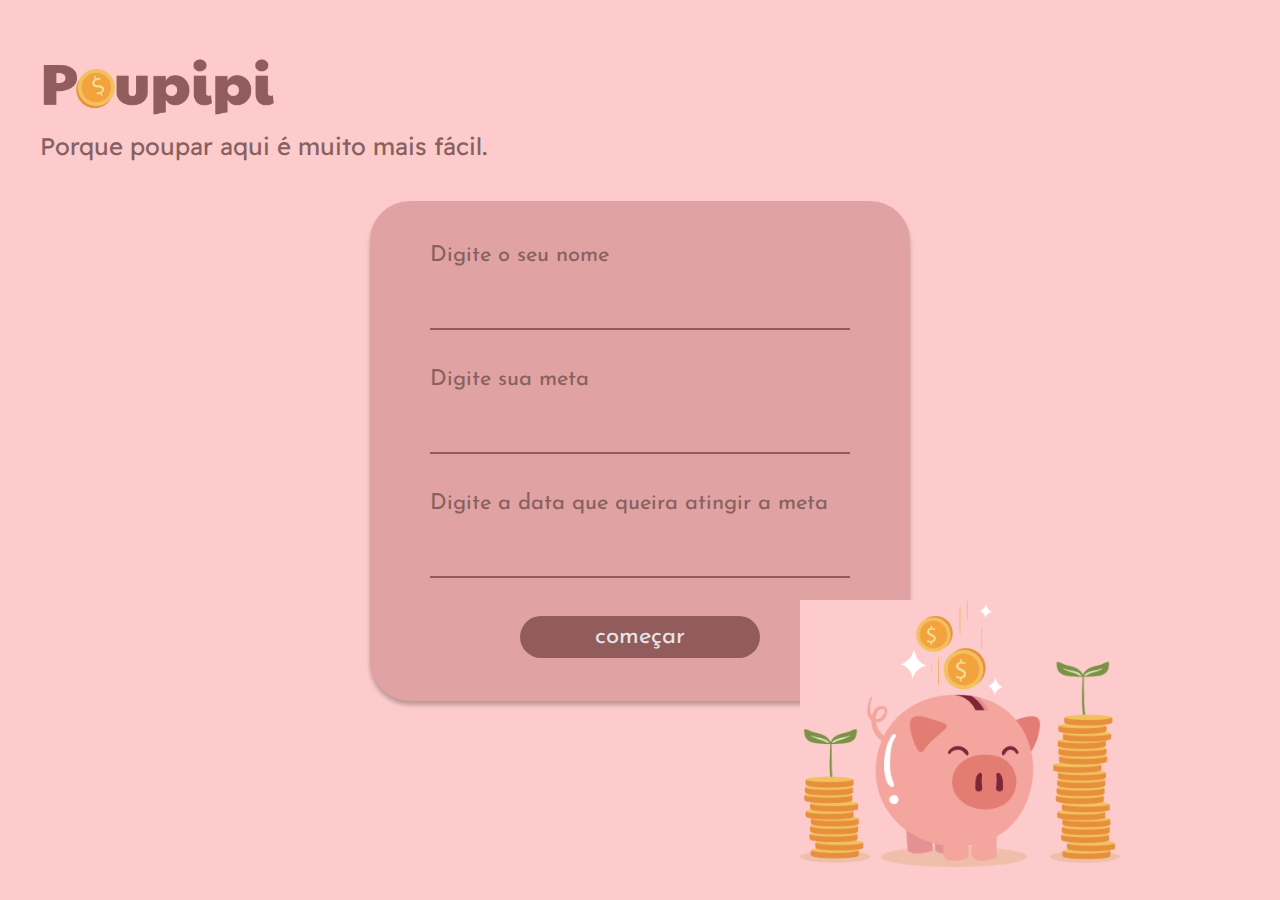
==== index.html @ 99a53e26 "feat: first form screen" ====
<!DOCTYPE html>
<html lang="en">
<head>
    <meta charset="UTF-8">
    <meta http-equiv="X-UA-Compatible" content="IE=edge">
    <meta name="viewport" content="width=device-width, initial-scale=1.0">
    <link rel="stylesheet" href= "assets/css/styles.css">
    <title>Poupipi</title>
</head>
    <body>
        <div class="cabecalho">
            <img src="assets/images/logo.png" alt="logo">
            <p>Porque poupar aqui é muito mais fácil.</p>
        </div>

        <div class="container" id="container">
            <form>
                <label for="name">Digite o seu nome</label>
                <input type="text" id="nome">

                <label for="meta">Digite sua meta</label>
                <input type="text" id="meta">

                <label for="meta">Digite a data que queira atingir a meta</label>
                <input type="text" id="meta-data">

                <label type="button" onclick="salvarDados();" id="button">começar</label>
            </form>
        </div>

        <footer>
            <img src="assets/images/porquinho_moedas.png" alt="desenho cofre de porquinho">
        </footer>
        <script src="script.js"></script>
    </body>
</html>
---- assets/css/styles.css ----
@import url('https://fonts.googleapis.com/css2?family=Josefin+Sans:wght@300;400;600;700&family=Paytone+One&family=Readex+Pro:wght@300;400;700&display=swap');

:root {
    --rosa-claro: #FDCBCB;
    --rosa: #E0A2A2;
    --branco: #E6E6E6;
    --marrom: #925C5C;
    --marrom-escuro: #876060;

    --josefin-sans: 'Josefin Sans', sans-serif;
    --paytone-one: 'Paytone One', sans-serif;
    --readex-pro: 'Readex Pro', sans-serif;
}

* {
    margin: 0;
    padding: 0;
    box-sizing: border-box;
    background-color: var(--rosa-claro);
}

.cabecalho {
    display: flex;
    flex-direction: column;
    align-items: flex-start;
    padding: 40px;
}

.cabecalho > img {
    width: 380px;
}

.cabecalho > p {
    font-family: var(--readex-pro);
    font-size: 24px;
    color: var(--marrom-escuro);
    text-align: center;
    padding-top: 16px;
}

.container {
    display: flex;
    justify-content: center;
}

form {
    display: flex;
    flex-direction: column;
    align-items: center;
    justify-content: center;
    border-radius: 40px;
    box-shadow: 0px 4px 4px 0px rgba(0, 0, 0, 0.25);
    font-family: var(--josefin-sans);
    color: var(--marrom-escuro);
    background-color: var(--rosa);
    width: 540px;
    height: 500px;
    gap: 38px;
}

label {
    font-family: var(--josefin-sans);
    font-size: 22px;
    color: var(--marrom-escuro);
    width: 420px;
    background-color: var(--rosa);
}

input {
    all: unset;
    border-bottom: 2px solid var(--marrom);
    width: 420px;
    font-size: 22px;
}

#button {
    display: flex;
    align-items: center;
    justify-content: center;
    background-color: var(--marrom);
    border-radius: 50px;
    border-style: none;
    font-family: var(--josefin-sans);
    font-size: 24px;
    color: var(--branco);
    width: 240px;
    height: 42px;
    cursor: pointer;
}

footer > img {
    width: 320px;
    position: absolute;
    right: 160px;
    top: 600px;
}
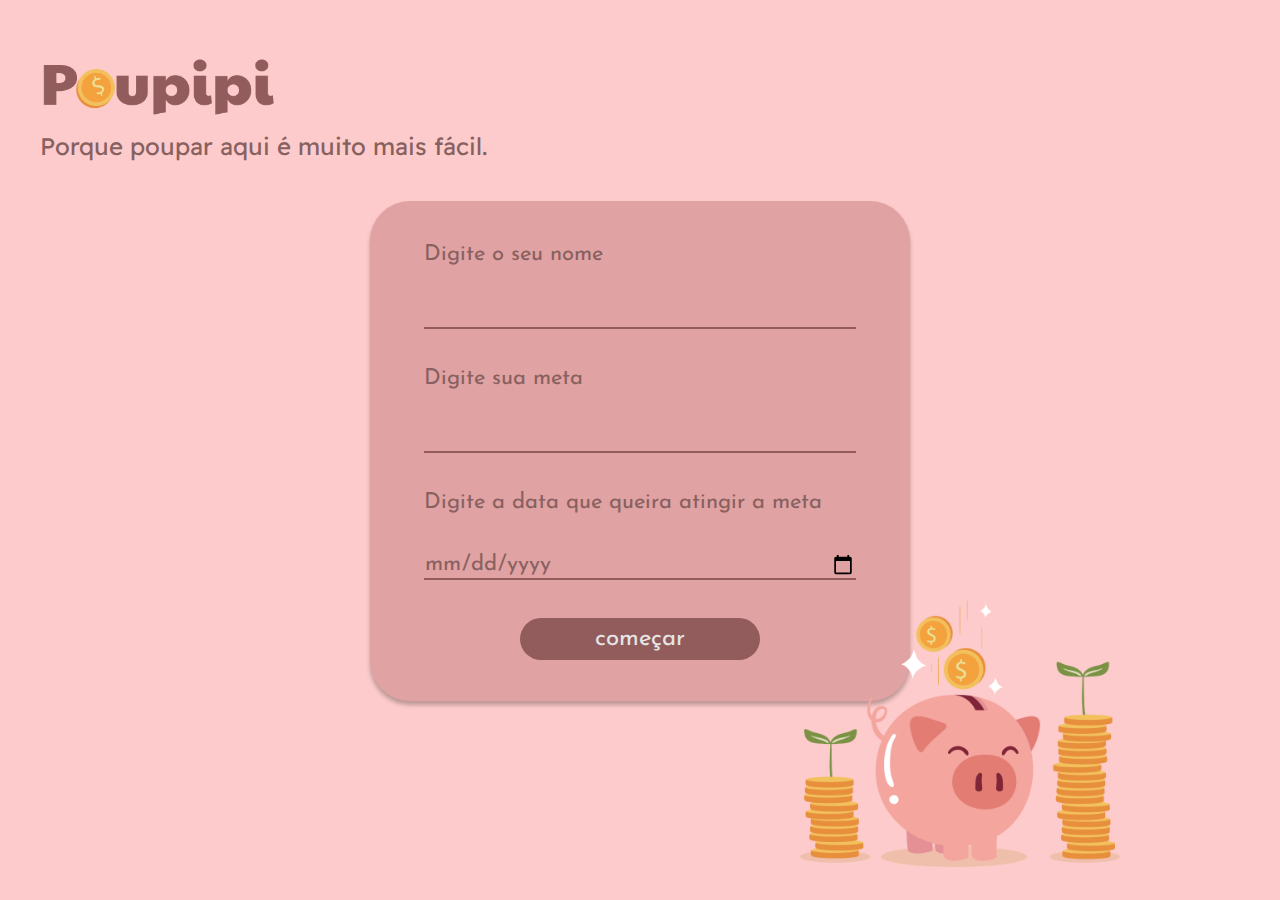
==== commit 221804f9: "feat: create link logic between pages and logic in the goal" ====
--- a/index.html
+++ b/index.html
@@ -19,12 +19,12 @@
                 <input type="text" id="nome">
 
                 <label for="meta">Digite sua meta</label>
-                <input type="text" id="meta">
+                <input type="number" id="meta">
 
                 <label for="meta">Digite a data que queira atingir a meta</label>
-                <input type="text" id="meta-data">
+                <input type="date" id="meta-data">
 
-                <label type="button" onclick="salvarDados();" id="button">começar</label>
+                <label type="button" onclick="salvarDados()" id="button">começar</label>
             </form>
         </div>
 
--- a/assets/css/styles.css
+++ b/assets/css/styles.css
@@ -16,6 +16,9 @@
     margin: 0;
     padding: 0;
     box-sizing: border-box;
+}
+
+body {
     background-color: var(--rosa-claro);
 }
 
@@ -62,14 +65,13 @@
     font-family: var(--josefin-sans);
     font-size: 22px;
     color: var(--marrom-escuro);
-    width: 420px;
-    background-color: var(--rosa);
+    width: 80%;
 }
 
 input {
     all: unset;
     border-bottom: 2px solid var(--marrom);
-    width: 420px;
+    width: 80%;
     font-size: 22px;
 }
 
@@ -86,11 +88,40 @@
     width: 240px;
     height: 42px;
     cursor: pointer;
+    z-index: 999;
 }
 
-footer > img {
+#button:hover {
+    background-color: var(--marrom-escuro);
+}
+
+footer> img {
     width: 320px;
     position: absolute;
     right: 160px;
     top: 600px;
+}
+
+@media (max-width: 1100px) {
+    footer > img {
+        width: 220px;
+        right: 50px;
+    }
+}
+
+@media (max-width: 770px) {
+    footer > img {
+        display: none;
+    }
+}
+
+@media (max-width: 575px) {
+    form {
+        width: 370px;
+        height: 550px;
+    }
+
+    .cabecalho > img {
+        width: 320px;
+    }
 }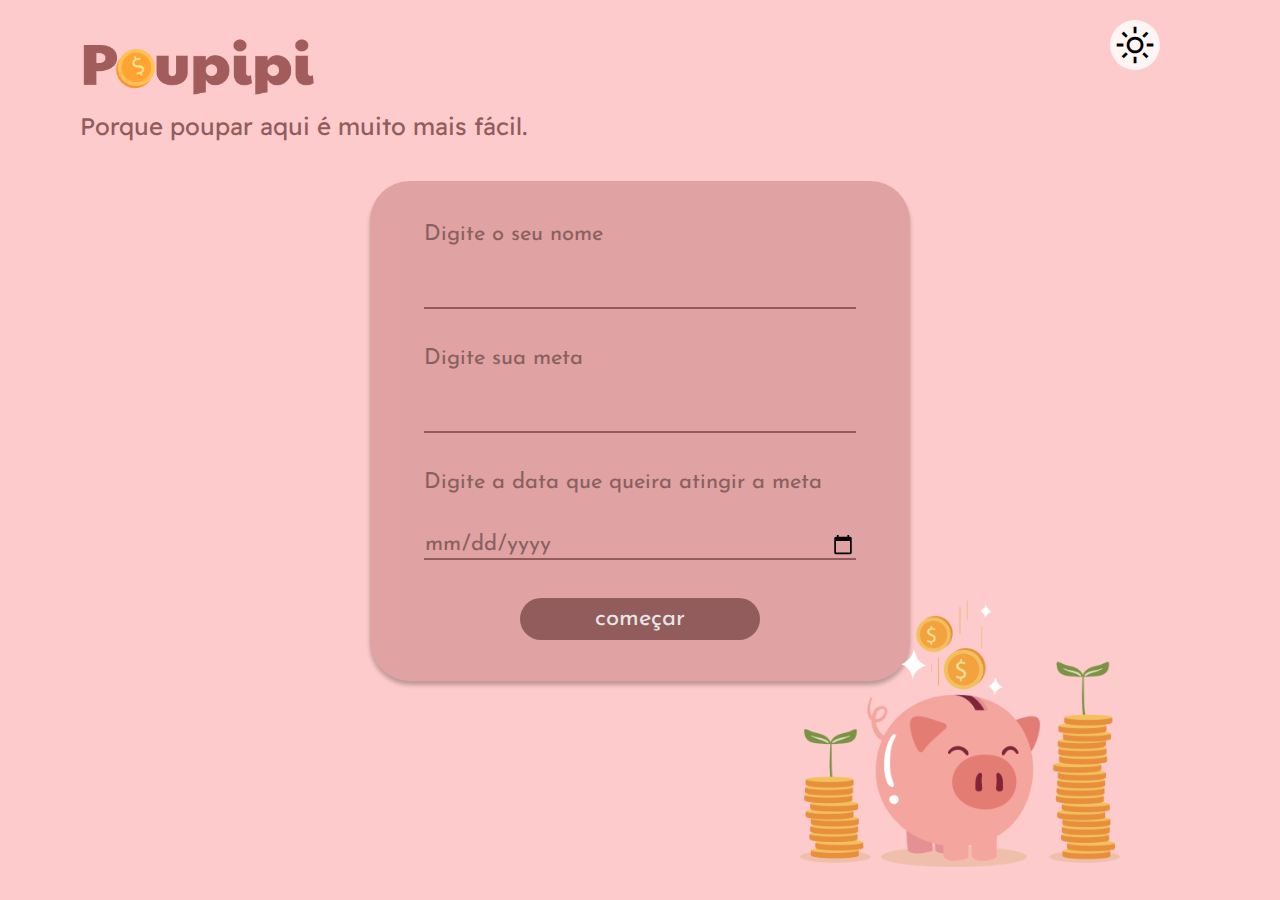
==== commit d8cdbc36: "feat: toggle dark/light theme" ====
--- a/index.html
+++ b/index.html
@@ -1,28 +1,33 @@
 <!DOCTYPE html>
-<html lang="en">
+<html lang="en" data-theme="light">
 <head>
     <meta charset="UTF-8">
     <meta http-equiv="X-UA-Compatible" content="IE=edge">
     <meta name="viewport" content="width=device-width, initial-scale=1.0">
     <link rel="stylesheet" href= "assets/css/styles.css">
+    <link href="https://fonts.googleapis.com/css2?family=Material+Symbols+Outlined" rel="stylesheet" />
     <title>Poupipi</title>
 </head>
-    <body>
+    <header>
         <div class="cabecalho">
-            <img src="assets/images/logo.png" alt="logo">
+            <img src="assets/images/logo_dark.png" alt="logo" class="logo">
             <p>Porque poupar aqui é muito mais fácil.</p>
         </div>
+        <button class="btn-theme material-symbols-outlined" type="button" data-theme-toggle aria-label="Change to light theme" onclick="toggleTheme()"> light_mode </button>
+    </header>
+
+    <body>
 
         <div class="container" id="container">
             <form>
                 <label for="name">Digite o seu nome</label>
-                <input type="text" id="nome">
+                <input type="text" id="nome" minlength="3" maxlength="100" required>
 
                 <label for="meta">Digite sua meta</label>
-                <input type="number" id="meta">
+                <input type="number" id="meta" minlength="2" maxlength="20" required>
 
                 <label for="meta">Digite a data que queira atingir a meta</label>
-                <input type="date" id="meta-data">
+                <input type="date" id="meta-data" required>
 
                 <label type="button" onclick="salvarDados()" id="button">começar</label>
             </form>
--- a/assets/css/styles.css
+++ b/assets/css/styles.css
@@ -1,15 +1,37 @@
 @import url('https://fonts.googleapis.com/css2?family=Josefin+Sans:wght@300;400;600;700&family=Paytone+One&family=Readex+Pro:wght@300;400;700&display=swap');
 
 :root {
-    --rosa-claro: #FDCBCB;
-    --rosa: #E0A2A2;
-    --branco: #E6E6E6;
-    --marrom: #925C5C;
-    --marrom-escuro: #876060;
-
     --josefin-sans: 'Josefin Sans', sans-serif;
     --paytone-one: 'Paytone One', sans-serif;
     --readex-pro: 'Readex Pro', sans-serif;
+}
+
+[data-theme="light"] {
+    --card-color: #E0A2A2;
+    --bg-color: #FDCBCB;
+    --tittle-color: #925C5C;
+    --text-color: #876060;
+    --input-color: #925C5C;
+
+    --btn-color: #925C5C;
+    --btn-hover-color: #876060;
+    --btn-text-color: #E6E6E6;
+    --btn-icon-theme: #000;
+    --btn-hover-icon: #ffffffcd;
+}
+
+[data-theme="dark"] {
+    --card-color: #734848;
+    --bg-color: #5a2a2d;
+    --tittle-color: #E6E6E6;
+    --text-color: #e0dbdb;
+    --input-color: #e0dbdb;
+
+    --btn-color: #34181a;
+    --btn-hover-color: #492d2f;
+    --btn-text-color: #E6E6E6;
+    --btn-icon-theme: #fff;
+    --btn-hover-icon: #4f4e4e8b;
 }
 
 * {
@@ -18,15 +40,33 @@
     box-sizing: border-box;
 }
 
+header {
+    display: flex;
+    justify-content: space-between;
+    padding: 20px 120px 0 0;
+}
+
+.btn-theme {
+    border: none;
+    background: var(--btn-hover-icon);
+    border-radius: 50px;
+    cursor: pointer;
+    color: var(--btn-icon-theme);
+    font-size: 40px !important;
+    padding: 2px;
+    width: 50px;
+    height: 50px;
+}
+
 body {
-    background-color: var(--rosa-claro);
+    background-color: var(--bg-color);
 }
 
 .cabecalho {
     display: flex;
     flex-direction: column;
     align-items: flex-start;
-    padding: 40px;
+    padding: 0 0 40px 80px;
 }
 
 .cabecalho > img {
@@ -36,7 +76,7 @@
 .cabecalho > p {
     font-family: var(--readex-pro);
     font-size: 24px;
-    color: var(--marrom-escuro);
+    color: var(--tittle-color);
     text-align: center;
     padding-top: 16px;
 }
@@ -54,8 +94,8 @@
     border-radius: 40px;
     box-shadow: 0px 4px 4px 0px rgba(0, 0, 0, 0.25);
     font-family: var(--josefin-sans);
-    color: var(--marrom-escuro);
-    background-color: var(--rosa);
+    color: var(--text-color);
+    background-color: var(--card-color);
     width: 540px;
     height: 500px;
     gap: 38px;
@@ -64,13 +104,13 @@
 label {
     font-family: var(--josefin-sans);
     font-size: 22px;
-    color: var(--marrom-escuro);
+    color: var(--text-color);
     width: 80%;
 }
 
 input {
     all: unset;
-    border-bottom: 2px solid var(--marrom);
+    border-bottom: 2px solid var(--input-color);
     width: 80%;
     font-size: 22px;
 }
@@ -79,12 +119,12 @@
     display: flex;
     align-items: center;
     justify-content: center;
-    background-color: var(--marrom);
+    background-color: var(--btn-color);
     border-radius: 50px;
     border-style: none;
     font-family: var(--josefin-sans);
     font-size: 24px;
-    color: var(--branco);
+    color: var(--btn-text-color);
     width: 240px;
     height: 42px;
     cursor: pointer;
@@ -92,7 +132,7 @@
 }
 
 #button:hover {
-    background-color: var(--marrom-escuro);
+    background-color: var(--btn-hover-color);
 }
 
 footer> img {
@@ -113,6 +153,17 @@
     footer > img {
         display: none;
     }
+
+    .btn-theme {
+        border-radius: 50px;
+        width: 40px;
+        height: 40px;
+        font-size: 28px !important;
+    }
+
+    header {
+        padding: 20px 18px 0 0;
+    }
 }
 
 @media (max-width: 575px) {
@@ -122,6 +173,23 @@
     }
 
     .cabecalho > img {
-        width: 320px;
+        width: 280px;
+    }
+
+    header {
+        padding: 20px 10px 0 0;
+    }
+
+    .cabecalho > p {
+        font-size: 18px;
+    }
+}
+
+@media (max-width: 420px) {
+    .btn-theme {
+        border-radius: 50px;
+        width: 30px;
+        height: 30px;
+        font-size: 24px !important;
     }
 }